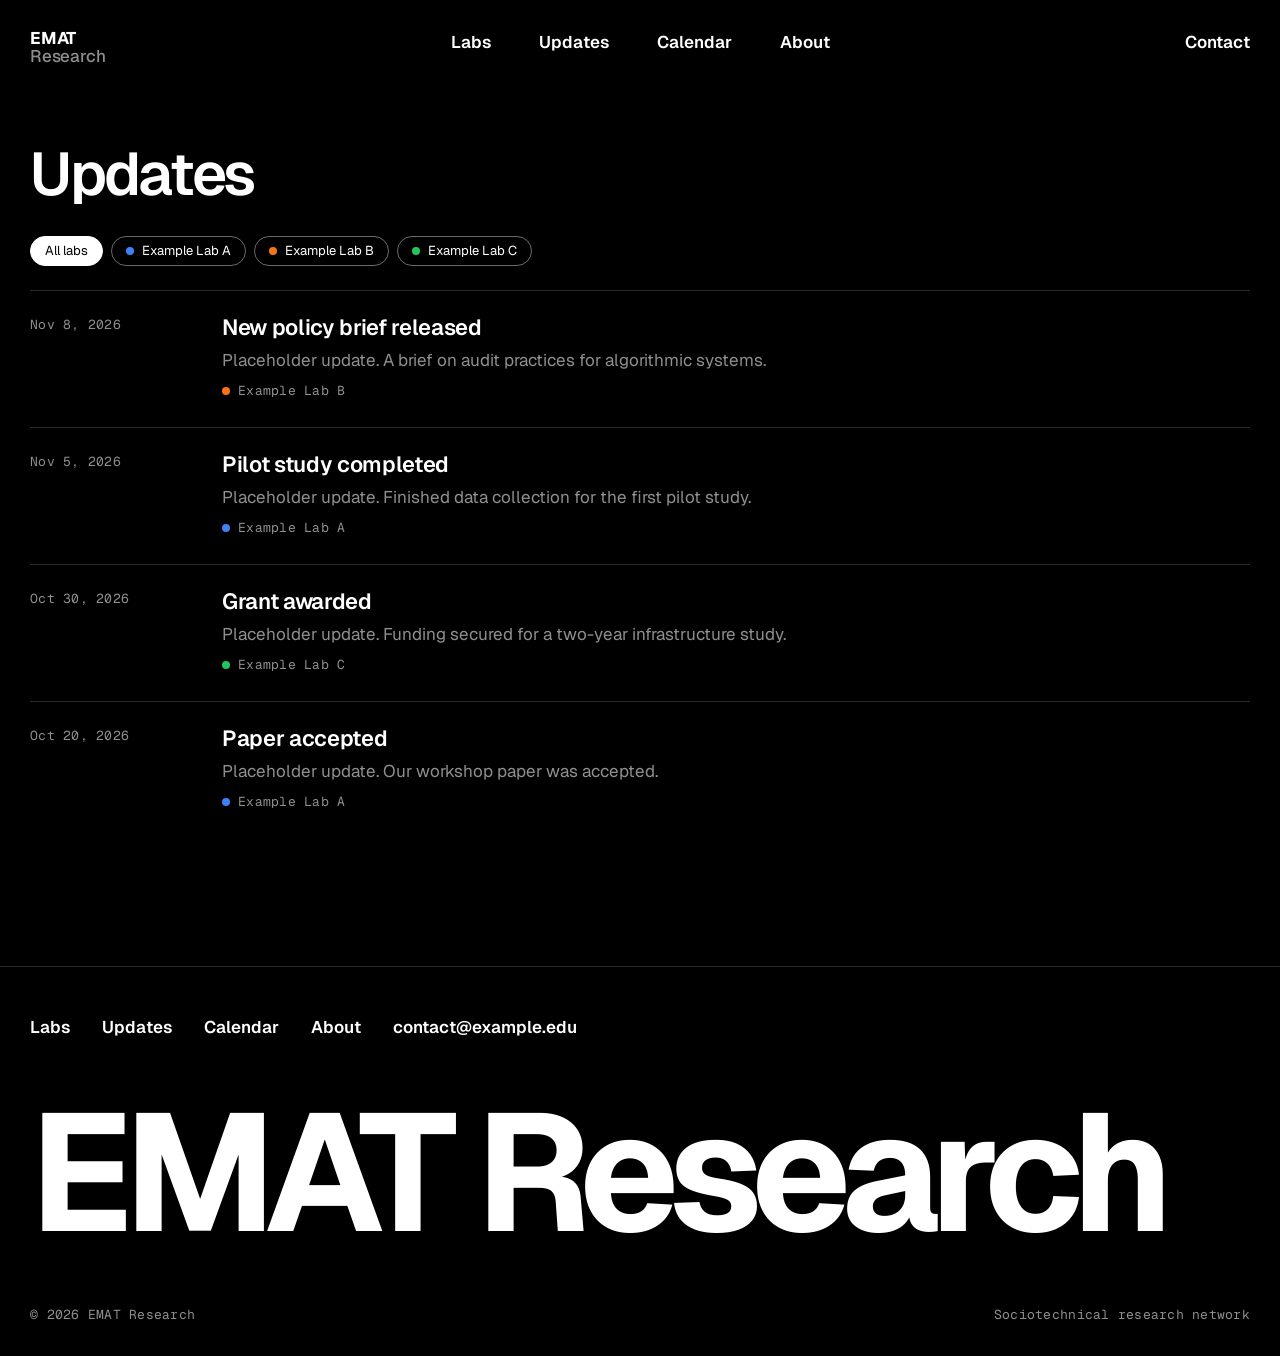
==== updates/index.html @ 4f6c4de6 "restyle" ====
<!doctype html>
<html lang="en">
<head>
  <meta charset="utf-8">
  <meta name="viewport" content="width=device-width, initial-scale=1">
  <title>Updates · EMAT Research</title>
  <meta name="theme-color" content="#000000">
  <link rel="preconnect" href="https://fonts.googleapis.com">
  <link rel="preconnect" href="https://fonts.gstatic.com" crossorigin>
  <link rel="stylesheet" href="https://fonts.googleapis.com/css2?family=Geist:wght@400;500;600;700&family=Geist+Mono:wght@400;500&display=swap">
  <link rel="stylesheet" href="../assets/css/style.css">
</head>
<body>
  <a class="skip" href="#main">Skip to content</a>
  <header id="site-header"></header>
  <main id="main" class="page">
    <h1 class="page-title">Updates</h1>
    <div class="wrap">
      <div class="chips" id="chips"></div>
      <ul class="ulist" id="list"></ul>
    </div>
  </main>
  <footer id="site-footer"></footer>
  <script src="../assets/js/site.js" data-root="../"></script>
  <script>
    (async function () {
      const S = window.Site, $ = (id) => document.getElementById(id);
      const [, labs] = await Promise.all([S.chrome(), S.jsonOr("data/labs.json", [])]);
      const bySlug = S.labsBySlug(labs), updates = await S.allUpdates(labs);
      let filter = new URLSearchParams(location.search).get("lab") || "all";
      $("chips").innerHTML = [`<button class="chip" data-lab="all">All labs</button>`]
        .concat(labs.map((l) => `<button class="chip" data-lab="${S.esc(l.slug)}" style="--c:${S.safeColor(l.color)}"><span class="dot"></span>${S.esc(l.name)}</button>`)).join("");
      const draw = () => {
        $("chips").querySelectorAll(".chip").forEach((c) => c.setAttribute("aria-pressed", String(c.dataset.lab === filter)));
        const list = updates.filter((u) => filter === "all" || u.lab === filter);
        $("list").innerHTML = list.map((u) => S.updateRow(u, bySlug, true)).join("") || `<li class="empty">No updates yet.</li>`;
      };
      $("chips").addEventListener("click", (e) => {
        const b = e.target.closest(".chip"); if (!b) return;
        filter = b.dataset.lab;
        history.replaceState(null, "", filter === "all" ? location.pathname : "?lab=" + encodeURIComponent(filter));
        draw();
      });
      draw();
    })();
  </script>
</body>
</html>
---- assets/css/style.css ----
/* Dark, type-led layout modeled on media.mit.edu: absolute header over a full-bleed
   interactive hero, scroll-snap card rails, rotating topic list, minimal ornament. */
:root {
  color-scheme: dark;
  --bg: #000;
  --surface: #0d0d0d;
  --surface-2: #161616;
  --fg: #fff;
  --muted: rgb(255 255 255 / 0.56);
  --faint: rgb(255 255 255 / 0.3);
  --hair: rgb(255 255 255 / 0.16);
  --hair-strong: rgb(255 255 255 / 0.41);

  --meeting: #3ddc97;
  --deadline: #ff4d5e;
  --cfp: #ffb547;
  --conference: #6b9bff;

  --s1: .25rem; --s2: .5rem; --s3: .75rem; --s4: 1rem; --s5: 1.5rem;
  --s6: 2rem; --s7: 3rem; --s8: 4rem; --s9: 6rem; --s10: 8rem;
  --margin: 1rem;
  --gap: 1rem;

  --font: "Geist", "Inter", system-ui, -apple-system, "Segoe UI", sans-serif;
  --mono: "Geist Mono", ui-monospace, "SFMono-Regular", Menlo, Consolas, monospace;
  --t-small: .8125rem;
  --t-body: 1rem;
  --t-heading: 1.5rem;
  --t-feature: 1.875rem;
  --t-display: 2.5rem;
  --mark: clamp(280px, 150px + 30vw, 560px);
}
@media (width >= 48rem) {
  :root { --margin: 1.875rem; --gap: 1.5rem; --t-body: 1.0625rem; --t-heading: 1.875rem; --t-feature: 2.5rem; --t-display: 3.75rem; }
}

* { box-sizing: border-box; }
html { scroll-behavior: smooth; }
body {
  margin: 0; background: var(--bg); color: var(--fg);
  font: 400 var(--t-body)/1.5 var(--font);
  -webkit-font-smoothing: antialiased; text-rendering: optimizeLegibility;
}
a { color: inherit; text-underline-offset: .18em; text-decoration-thickness: 1px; }
a:hover { text-decoration: none; }
button { font: inherit; color: inherit; }
:focus-visible { outline: 2px solid var(--fg); outline-offset: 3px; }
::selection { background: var(--fg); color: var(--bg); }
.mono { font-family: var(--mono); font-size: var(--t-small); letter-spacing: .02em; }
.muted { color: var(--muted); }
.sr-only { position: absolute; width: 1px; height: 1px; overflow: hidden; clip: rect(0 0 0 0); white-space: nowrap; }
.skip { position: absolute; left: -999px; top: 0; z-index: 100; background: var(--fg); color: var(--bg); padding: 8px 12px; }
.skip:focus { left: 0; }

/* ---------- Header (sits over the hero) ---------- */
.gh { position: absolute; top: 0; inset-inline: 0; z-index: 20; padding: var(--margin); }
.gh__inner { display: flex; align-items: start; gap: var(--gap); }
.gh__brand { font-weight: 700; font-size: 1.0625rem; line-height: 1.05; letter-spacing: -.01em; text-decoration: none; }
.gh__brand span { display: block; color: var(--muted); font-weight: 500; }
.gh__nav { display: none; }
.gh__nav a, .gh__right a { font-weight: 600; text-decoration: none; }
.gh__nav a:hover, .gh__right a:hover, .gh__nav a[aria-current="page"] { text-decoration: underline; }
.gh__right { margin-left: auto; display: flex; gap: var(--s5); align-items: center; }
.gh__right .gh__contact { display: none; }
.gh__menu-btn { background: none; border: 1px solid var(--hair-strong); border-radius: 999px; padding: 4px 14px; cursor: pointer; font-weight: 600; font-size: var(--t-small); }
.gh__overlay { position: fixed; inset: 0; z-index: 30; background: var(--bg); padding: var(--margin); display: none; flex-direction: column; }
.gh--open .gh__overlay { display: flex; }
.gh__overlay nav { display: grid; gap: var(--s3); margin-top: var(--s9); }
.gh__overlay nav a { font-size: var(--t-display); font-weight: 600; letter-spacing: -.03em; line-height: 1.05; text-decoration: none; }
.gh__overlay .gh__menu-btn { align-self: end; }
@media (width >= 64rem) {
  .gh__inner { display: grid; grid-template-columns: 1fr auto 1fr; }
  .gh__nav { display: flex; gap: var(--s7); }
  .gh__right { justify-self: end; }
  .gh__right .gh__contact { display: inline; }
  .gh__menu-btn { display: none; }
}

/* ---------- Hero with interactive mark ---------- */
.hero {
  position: relative; isolation: isolate; overflow: clip;
  display: grid; place-items: center; gap: var(--s6);
  min-height: min(100svh, 1000px);
  padding: calc(var(--s10) + var(--s4)) var(--margin) var(--s8);
  touch-action: pan-y; cursor: crosshair;
}
.hero__canvas { position: absolute; inset: 0; width: 100%; height: 100%; z-index: -1; }
.hero__mark { width: var(--mark); aspect-ratio: 1; }
.hero__headline {
  font-size: var(--t-feature); line-height: 1.05; letter-spacing: -.025em; font-weight: 600;
  width: 100%; max-width: 685px; text-align: center; pointer-events: none;
}
.hero__line { margin: 0 0 .4em; text-wrap: balance; }
.hero__hint { position: absolute; left: var(--margin); bottom: var(--s5); margin: 0; color: var(--faint); }
@media (width >= 80rem) {
  .hero__mark, .hero__headline { grid-area: 1 / 1; }
  .hero__headline { display: flex; justify-content: space-between; align-items: center; gap: var(--s7); max-width: 96rem; text-align: start; }
  .hero__line { max-width: 352px; margin: 0; }
  .hero__line:last-child { text-align: end; }
}

/* ---------- Section heads & rails ---------- */
.sec { padding-top: var(--s9); }
.sec-head {
  display: flex; flex-wrap: wrap; align-items: end; justify-content: space-between;
  gap: var(--s3); padding-inline: var(--margin); margin-bottom: var(--s5);
}
.sec-head h2 { margin: 0; font-size: var(--t-feature); line-height: 1; letter-spacing: -.025em; font-weight: 600; }
.sec-head h2 span { display: block; color: var(--muted); }
.sec-tools { display: flex; align-items: center; gap: var(--s4); }
.more { font-size: var(--t-small); font-weight: 600; }
.arrow {
  width: 40px; height: 40px; border-radius: 50%; border: 1px solid var(--hair-strong);
  background: none; cursor: pointer; display: grid; place-items: center; font-size: 16px;
  transition: background .15s, color .15s;
}
.arrow:hover:not(:disabled) { background: var(--fg); color: var(--bg); }
.arrow:disabled { opacity: .3; cursor: default; }

.rail { overflow-x: auto; scroll-snap-type: x mandatory; scroll-padding-inline: var(--margin); overscroll-behavior-x: contain; scrollbar-width: none; }
.rail::-webkit-scrollbar { display: none; }
.rail__list { display: flex; gap: var(--gap); width: max-content; margin: 0; padding: var(--s2) var(--margin); list-style: none; }
.rail__item { flex: none; width: min(78vw, 340px); scroll-snap-align: start; }
@media (width >= 48rem) { .rail__item { width: clamp(260px, 25vw, 380px); } }

/* Lab card */
.lcard { position: relative; }
.lcard__art { position: relative; aspect-ratio: 4 / 5; overflow: hidden; background: var(--surface); }
.lcard__art img { position: absolute; inset: 0; width: 100%; height: 100%; object-fit: cover; }
.lcard__art::before {
  content: ""; position: absolute; inset: -25%;
  background: radial-gradient(circle at 32% 28%, var(--c) 0, color-mix(in srgb, var(--c) 30%, transparent) 28%, transparent 58%);
  transition: transform .9s cubic-bezier(.2, .7, .2, 1);
}
.lcard__art::after {   /* dot-matrix screen */
  content: ""; position: absolute; inset: 0;
  background-image: radial-gradient(rgb(0 0 0 / .6) 1.1px, transparent 1.5px); background-size: 7px 7px;
}
.lcard__art .mono { position: absolute; left: var(--s4); bottom: var(--s4); z-index: 1; color: var(--fg); }
.lcard:hover .lcard__art::before { transform: translate(14%, 16%) scale(1.2); }
.lcard__title { margin: var(--s4) 0 var(--s2); font-size: var(--t-body); font-weight: 600; line-height: 1.2; }
.lcard__link { text-decoration: none; }
.lcard__link::after { content: ""; position: absolute; inset: 0; }
.lcard:hover .lcard__link { text-decoration: underline; }
.lcard__dek { margin: 0 0 var(--s2); color: var(--muted); font-size: var(--t-small); display: -webkit-box; -webkit-box-orient: vertical; -webkit-line-clamp: 3; overflow: hidden; }

/* Update card */
.ucard {
  position: relative; height: 100%; min-height: 17rem; padding: var(--s5);
  display: flex; flex-direction: column; gap: var(--s3); background: var(--surface);
  transition: background .2s;
}
.ucard:hover { background: var(--surface-2); }
.ucard__meta { display: flex; gap: var(--s2); align-items: center; color: var(--muted); }
.ucard__title { margin: 0; font-size: 1.375rem; line-height: 1.1; letter-spacing: -.015em; font-weight: 600; }
.ucard__title a { text-decoration: none; }
.ucard__title a:hover { text-decoration: underline; }
.ucard__dek { margin: 0; color: var(--muted); font-size: var(--t-small); }
.ucard__foot { margin-top: auto; color: var(--faint); text-transform: uppercase; }
.dot { display: inline-block; width: 8px; height: 8px; border-radius: 50%; background: var(--c, var(--fg)); flex: none; }

/* ---------- Rotating themes ---------- */
.themes {
  display: grid; gap: var(--s5); align-items: center; max-width: 1200px; margin: 0 auto;
  padding: var(--s10) var(--margin) var(--s6); font-size: var(--t-feature); line-height: 1.1;
  letter-spacing: -.025em; font-weight: 600; text-align: center;
}
.themes__lede { margin: 0; font: inherit; text-wrap: balance; }
.themes__window { height: calc(7 * 1.25em); overflow: hidden; mask-image: linear-gradient(transparent, #000 38%, #000 62%, transparent); }
.themes__track { animation: themes-roll var(--dur, 30s) linear infinite; }
.themes__window:hover .themes__track, .themes__window:focus-within .themes__track { animation-play-state: paused; }
.themes__list { margin: 0; padding: 0; list-style: none; }
.themes__list li { padding-block: .075em; }
.themes__list a { text-decoration: none; }
.themes__list a:hover, .themes__list a:focus-visible { text-decoration: underline; }
@keyframes themes-roll { to { transform: translateY(-50%); } }
@media (width >= 64rem) {
  .themes { grid-template-columns: 1fr 1fr; gap: var(--s2) var(--s7); font-size: var(--t-display); text-align: start; }
  .themes__lede { text-align: end; }
}

/* ---------- Calendar ---------- */
.cal { padding-inline: var(--margin); }
.cal-filters { display: flex; flex-wrap: wrap; gap: var(--s2) var(--s5); margin-bottom: var(--s5); align-items: center; }
.toggle { background: none; border: 0; padding: 4px 0; cursor: pointer; display: inline-flex; gap: 8px; align-items: center; }
.toggle::before { content: ""; width: 8px; height: 8px; border-radius: 50%; background: var(--c); }
.toggle[aria-pressed="false"] { color: var(--faint); }
.toggle[aria-pressed="false"]::before { background: transparent; box-shadow: inset 0 0 0 1px var(--faint); }
.select { background: var(--bg); border: 1px solid var(--hair-strong); border-radius: 999px; padding: 4px 12px; color: var(--fg); }
.cal-layout { display: grid; gap: var(--s7); }
@media (width >= 64rem) { .cal-layout { grid-template-columns: minmax(0, 3fr) minmax(0, 2fr); gap: var(--s8); } }
.cal-bar { display: flex; align-items: center; justify-content: space-between; gap: var(--s3); margin-bottom: var(--s4); }
.cal-bar h3 { margin: 0; font-size: var(--t-heading); font-weight: 600; letter-spacing: -.02em; }
.cal-bar div { display: flex; gap: var(--s2); }
.cal-grid { display: grid; grid-template-columns: repeat(7, minmax(0, 1fr)); gap: 1px; background: var(--hair); border: 1px solid var(--hair); }
.cal-dow { background: var(--bg); color: var(--muted); padding: 6px 8px; }
.cal-day {
  background: var(--bg); border: 0; min-height: 96px; padding: 8px; text-align: left; cursor: default;
  display: flex; flex-direction: column; gap: 3px; font-size: var(--t-small); min-width: 0;
}
.cal-day .n { font-family: var(--mono); font-size: 12px; align-self: start; padding: 0 5px; border-radius: 999px; }
.cal-day.out { color: var(--faint); }
.cal-day.out .bar { opacity: .45; }
.cal-day.today .n { background: var(--fg); color: var(--bg); }
.cal-day.has { cursor: pointer; }
.cal-day.has:hover { background: var(--surface-2); }
.cal-day.sel { box-shadow: inset 0 0 0 1px var(--fg); }
.bar { display: block; font-size: 11px; line-height: 1.3; padding-left: 6px; border-left: 2px solid var(--c); color: var(--muted); white-space: nowrap; overflow: hidden; text-overflow: ellipsis; }
.cal-more { font-size: 11px; color: var(--faint); }
@media (width < 48rem) {
  .cal-day { min-height: 54px; padding: 4px; }
  .bar { font-size: 0; height: 3px; border-left: 0; background: var(--c); padding: 0; }
  .cal-more { display: none; }
}
.meeting { --c: var(--meeting); } .deadline { --c: var(--deadline); }
.cfp { --c: var(--cfp); } .conference { --c: var(--conference); }

.agenda h3 { margin: 0 0 var(--s4); font-size: var(--t-heading); font-weight: 600; letter-spacing: -.02em; }
.evlist { list-style: none; margin: 0; padding: 0; }
.ev { display: grid; grid-template-columns: 8px 1fr; gap: var(--s3); padding: var(--s4) 0; border-top: 1px solid var(--hair); }
.ev .dot { margin-top: .5em; }
.ev__when { color: var(--muted); }
.ev__t { font-weight: 600; margin: 2px 0; line-height: 1.3; }
.ev__t a { text-decoration: none; } .ev__t a:hover { text-decoration: underline; }
.ev__meta { color: var(--muted); font-size: var(--t-small); }
.actions { display: flex; flex-wrap: wrap; gap: var(--s2); margin-top: var(--s5); }
.btn {
  display: inline-flex; align-items: center; gap: 6px; padding: 8px 16px; border-radius: 999px;
  border: 1px solid var(--fg); background: none; cursor: pointer; font-size: var(--t-small); font-weight: 600; text-decoration: none;
  transition: background .15s, color .15s;
}
.btn:hover { background: var(--fg); color: var(--bg); }
.btn--solid { background: var(--fg); color: var(--bg); }
.btn--solid:hover { background: none; color: var(--fg); }
.empty { color: var(--muted); padding: var(--s4) 0; list-style: none; }

/* ---------- About ---------- */
.about { display: grid; gap: var(--s6); max-width: 1200px; margin: 0 auto; padding: var(--s10) var(--margin); }
.about p { margin: 0; font-size: var(--t-feature); line-height: 1.12; letter-spacing: -.025em; font-weight: 600; text-wrap: pretty; }
@media (width >= 64rem) { .about { grid-template-columns: 1fr 2fr; align-items: start; } }

/* ---------- Inner pages (updates list, lab pages) ---------- */
.page { padding-top: calc(var(--s10) + var(--s4)); }
.page-title { margin: 0 0 var(--s6); padding-inline: var(--margin); font-size: var(--t-display); line-height: 1; letter-spacing: -.035em; font-weight: 600; }
.wrap { padding-inline: var(--margin); }
.chips { display: flex; flex-wrap: wrap; gap: var(--s2); margin-bottom: var(--s5); }
.chip { background: none; border: 1px solid var(--hair-strong); border-radius: 999px; padding: 4px 14px; cursor: pointer; font-size: var(--t-small); display: inline-flex; gap: 8px; align-items: center; }
.chip[aria-pressed="true"] { background: var(--fg); color: var(--bg); border-color: var(--fg); }
.ulist { list-style: none; margin: 0; padding: 0; }
.urow { display: grid; gap: var(--s2) var(--s6); padding: var(--s5) 0; border-top: 1px solid var(--hair); }
.urow time { color: var(--muted); }
.urow h3 { margin: 0 0 var(--s2); font-size: 1.375rem; line-height: 1.15; letter-spacing: -.015em; font-weight: 600; }
.urow h3 a { text-decoration: none; } .urow h3 a:hover { text-decoration: underline; }
.urow p { margin: 0; color: var(--muted); }
.urow .ulab { display: inline-flex; gap: 8px; align-items: center; margin-top: var(--s2); color: var(--muted); text-decoration: none; }
@media (width >= 48rem) { .urow { grid-template-columns: 10rem 1fr; } }

.lab-hero { --lab-mark: clamp(220px, 120px + 22vw, 420px); min-height: min(88svh, 860px); place-items: center; }
.lab-hero .hero__mark { width: var(--lab-mark); }
.lab-hero__text { width: 100%; max-width: 96rem; pointer-events: none; }
.lab-hero__text h1 { margin: 0; font-size: var(--t-display); line-height: 1; letter-spacing: -.035em; font-weight: 600; }
.lab-hero__text p { margin: var(--s3) 0 0; color: var(--muted); max-width: 40ch; }
@media (width >= 80rem) {
  .lab-hero .hero__mark, .lab-hero__text { grid-area: 1 / 1; }
  .lab-hero__text { display: flex; justify-content: space-between; align-items: end; gap: var(--s7); align-self: end; }
  .lab-hero__text > * { max-width: calc((100% - var(--lab-mark)) / 2 - var(--s6)); }
  .lab-hero__text > :last-child { text-align: end; }
}
.cols { display: grid; gap: var(--s8); padding-inline: var(--margin); }
@media (width >= 64rem) { .cols { grid-template-columns: minmax(0, 3fr) minmax(0, 2fr); } }
.cols h2 { margin: 0 0 var(--s5); font-size: var(--t-heading); font-weight: 600; letter-spacing: -.02em; }
.prose { max-width: 68ch; font-size: 1.125rem; }
.prose p { margin: 0 0 1em; }

/* ---------- Footer ---------- */
.gf { margin-top: var(--s10); border-top: 1px solid var(--hair); padding: var(--s7) var(--margin) var(--s6); display: grid; gap: var(--s8); }
.gf__nav { display: flex; flex-wrap: wrap; gap: var(--s2) var(--s6); font-weight: 600; }
.gf__nav a { text-decoration: none; } .gf__nav a:hover { text-decoration: underline; }
.gf__word { margin: 0; font-size: clamp(3rem, 13vw, 12rem); line-height: .82; letter-spacing: -.06em; font-weight: 700; }
.gf__row { display: flex; flex-wrap: wrap; justify-content: space-between; gap: var(--s3); color: var(--muted); }

/* ---------- Cursor label ---------- */
.cursor {
  position: fixed; left: 0; top: 0; z-index: 50; pointer-events: none;
  padding: 4px 10px; border-radius: 999px; background: var(--fg); color: var(--bg);
  font: 500 12px/1.4 var(--mono); opacity: 0; transition: opacity .15s;
  transform: translate(calc(var(--x, 0px) + 14px), calc(var(--y, 0px) + 14px));
}
.cursor.on { opacity: 1; }

@media (prefers-reduced-motion: reduce) {
  html { scroll-behavior: auto; }
  .themes__window { overflow-y: auto; }
  .themes__track { animation: none; }
  .lcard__art::before { transition: none; }
}
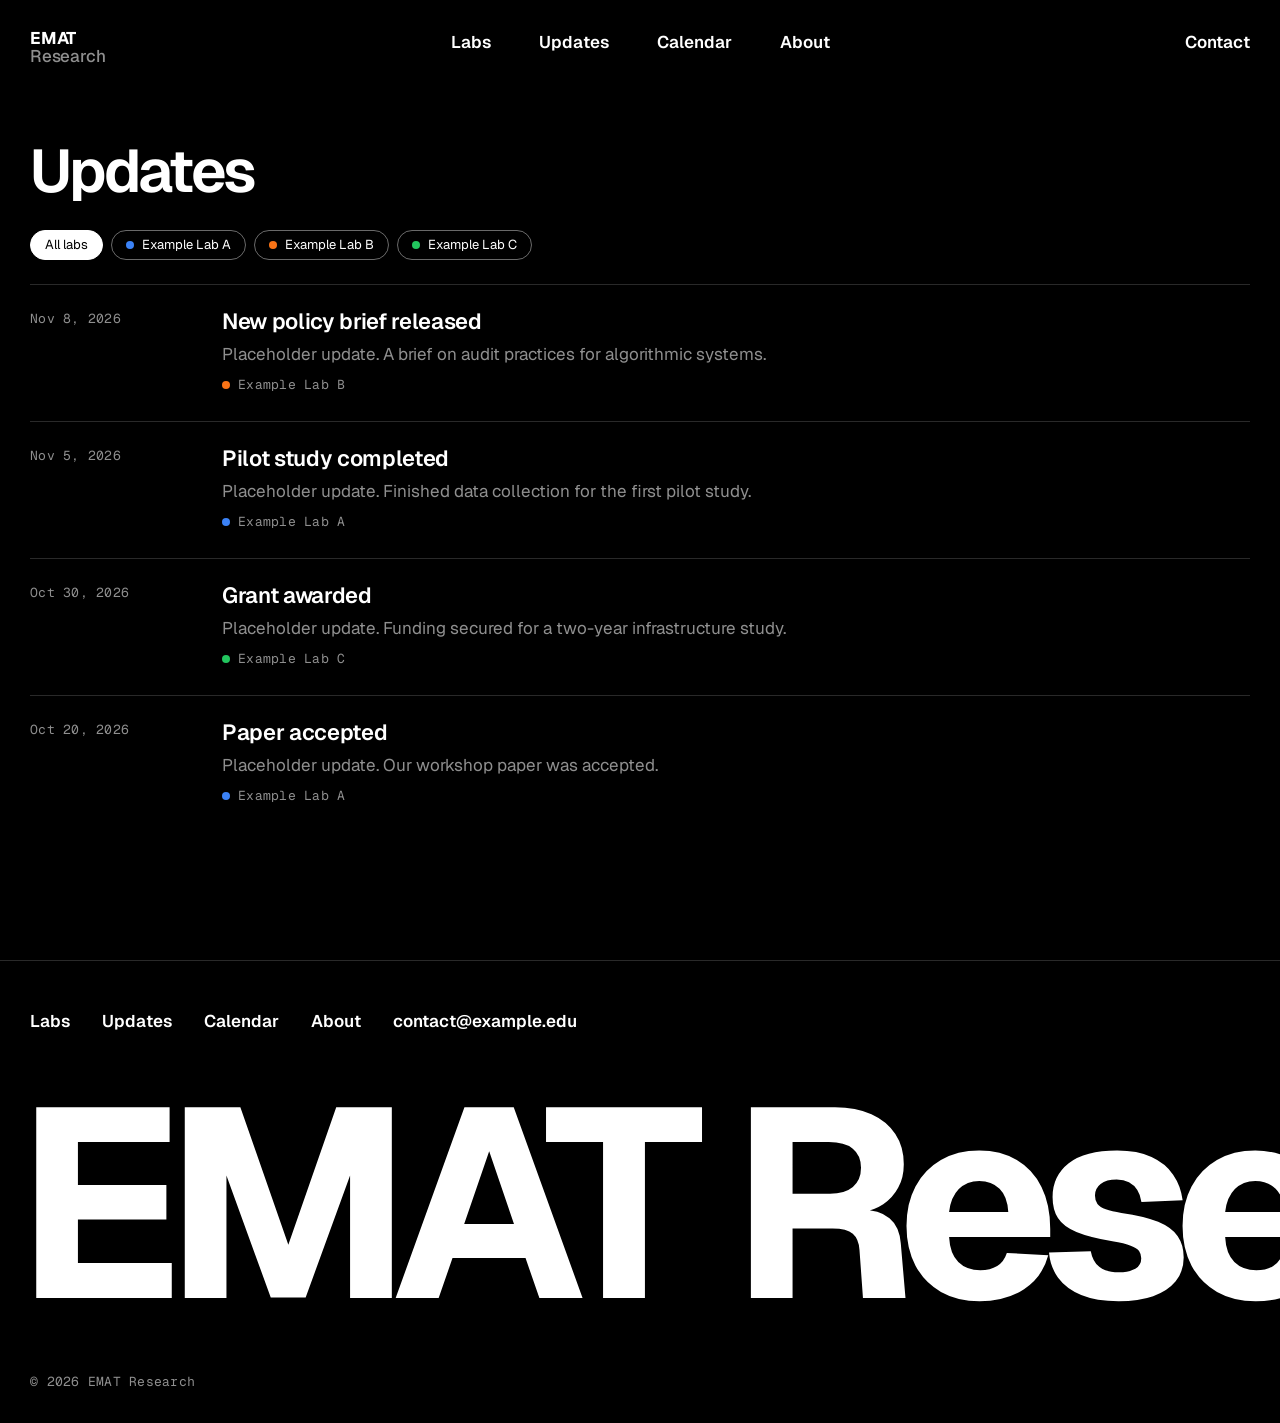
==== commit 848a7e9e: "motion and marks updates" ====
--- a/updates/index.html
+++ b/updates/index.html
@@ -7,7 +7,7 @@
   <meta name="theme-color" content="#000000">
   <link rel="preconnect" href="https://fonts.googleapis.com">
   <link rel="preconnect" href="https://fonts.gstatic.com" crossorigin>
-  <link rel="stylesheet" href="https://fonts.googleapis.com/css2?family=Geist:wght@400;500;600;700&family=Geist+Mono:wght@400;500&display=swap">
+  <link rel="stylesheet" href="https://fonts.googleapis.com/css2?family=Geist:wght@100..900&family=Geist+Mono:wght@400;500&display=swap">
   <link rel="stylesheet" href="../assets/css/style.css">
 </head>
 <body>
--- a/assets/css/style.css
+++ b/assets/css/style.css
@@ -29,12 +29,32 @@
   --t-feature: 1.875rem;
   --t-display: 2.5rem;
   --mark: clamp(280px, 150px + 30vw, 560px);
+
+  /* Springs (underdamped) for every hover/arrival; plain ease is the fallback. */
+  --ease-out: cubic-bezier(.2, .7, .2, 1);
+  --spring: linear(0, 0.057, 0.198, 0.381, 0.573, 0.751, 0.9, 1.013, 1.089, 1.132, 1.147, 1.142, 1.123, 1.097, 1.068, 1.041, 1.018, 1.001, 0.988, 0.981, 0.978, 0.979, 0.981, 0.985, 0.989, 0.993, 0.997, 0.999, 1.001, 1.003, 1.003, 1.003, 1.003, 1.002, 1.002, 1.001, 1.001);
+  --spring-soft: linear(0, 0.083, 0.258, 0.454, 0.63, 0.771, 0.873, 0.942, 0.984, 1.007, 1.018, 1.02, 1.018, 1.015, 1.011, 1.007, 1.004, 1.002, 1.001, 1, 1, 1, 1, 1, 1);
+  --activity: 0;   /* 0..1, set from real updates/deadlines in site.js */
+}
+@supports not (transition-timing-function: linear(0, 1)) {
+  :root { --spring: var(--ease-out); --spring-soft: var(--ease-out); }
+}
+
+/* Registered so they can transition (lab tile heat + lens position). */
+@property --heat { syntax: "<number>"; inherits: true; initial-value: 0; }
+@property --mx { syntax: "<percentage>"; inherits: true; initial-value: 50%; }
+@property --my { syntax: "<percentage>"; inherits: true; initial-value: 60%; }
+
+/* Display type flexes weight with pointer proximity / scroll speed (--flex set in site.js). */
+.sec-head h2, .themes, .about p, .page-title, .gf__word {
+  font-weight: calc(var(--w, 600) + var(--flex, 0) * 85);
 }
 @media (width >= 48rem) {
   :root { --margin: 1.875rem; --gap: 1.5rem; --t-body: 1.0625rem; --t-heading: 1.875rem; --t-feature: 2.5rem; --t-display: 3.75rem; }
 }
 
 * { box-sizing: border-box; }
+[hidden] { display: none !important; }
 html { scroll-behavior: smooth; }
 body {
   margin: 0; background: var(--bg); color: var(--fg);
@@ -105,52 +125,74 @@
   display: flex; flex-wrap: wrap; align-items: end; justify-content: space-between;
   gap: var(--s3); padding-inline: var(--margin); margin-bottom: var(--s5);
 }
-.sec-head h2 { margin: 0; font-size: var(--t-feature); line-height: 1; letter-spacing: -.025em; font-weight: 600; }
+.sec-head h2 { margin: 0; font-size: var(--t-feature); line-height: .92; letter-spacing: -.038em; }
 .sec-head h2 span { display: block; color: var(--muted); }
 .sec-tools { display: flex; align-items: center; gap: var(--s4); }
 .more { font-size: var(--t-small); font-weight: 600; }
 .arrow {
   width: 40px; height: 40px; border-radius: 50%; border: 1px solid var(--hair-strong);
   background: none; cursor: pointer; display: grid; place-items: center; font-size: 16px;
-  transition: background .15s, color .15s;
-}
-.arrow:hover:not(:disabled) { background: var(--fg); color: var(--bg); }
+  transition: background .15s, color .15s, transform .55s var(--spring);
+}
+.arrow:hover:not(:disabled) { background: var(--fg); color: var(--bg); transform: scale(1.08); }
+.arrow:active:not(:disabled) { transform: scale(.94); transition-duration: .1s; }
 .arrow:disabled { opacity: .3; cursor: default; }
 
 .rail { overflow-x: auto; scroll-snap-type: x mandatory; scroll-padding-inline: var(--margin); overscroll-behavior-x: contain; scrollbar-width: none; }
 .rail::-webkit-scrollbar { display: none; }
-.rail__list { display: flex; gap: var(--gap); width: max-content; margin: 0; padding: var(--s2) var(--margin); list-style: none; }
+.rail--drag { cursor: grab; }
+.rail--dragging { cursor: grabbing; user-select: none; }
+.rail--dragging a { pointer-events: none; }
+.rail__list { display: flex; gap: var(--gap); width: max-content; margin: 0; padding: var(--s2) var(--margin); list-style: none; will-change: transform; }
 .rail__item { flex: none; width: min(78vw, 340px); scroll-snap-align: start; }
 @media (width >= 48rem) { .rail__item { width: clamp(260px, 25vw, 380px); } }
 
-/* Lab card */
+/* Lab card: near-black at rest; the lab's color seeps in from the cursor on hover
+   and drains slowly after. The dot screen magnifies under the cursor like a lens. */
 .lcard { position: relative; }
-.lcard__art { position: relative; aspect-ratio: 4 / 5; overflow: hidden; background: var(--surface); }
-.lcard__art img { position: absolute; inset: 0; width: 100%; height: 100%; object-fit: cover; }
-.lcard__art::before {
-  content: ""; position: absolute; inset: -25%;
-  background: radial-gradient(circle at 32% 28%, var(--c) 0, color-mix(in srgb, var(--c) 30%, transparent) 28%, transparent 58%);
-  transition: transform .9s cubic-bezier(.2, .7, .2, 1);
-}
-.lcard__art::after {   /* dot-matrix screen */
+.lcard__art {
+  position: relative; aspect-ratio: 4 / 5; overflow: hidden; background: #070707;
+  --lens: 96px;
+  transition: --heat 1.8s cubic-bezier(.4, 0, .2, 1), --mx .7s var(--spring-soft), --my .7s var(--spring-soft);
+}
+.lcard:hover .lcard__art { --heat: 1; transition: --heat .9s cubic-bezier(.2, .6, .2, 1), --mx .7s var(--spring-soft), --my .7s var(--spring-soft); }
+.lcard__art img { position: absolute; inset: 0; width: 100%; height: 100%; object-fit: cover; opacity: calc(.35 + .65 * var(--heat)); filter: grayscale(calc(1 - var(--heat))); }
+.lcard__art::before {   /* the seep */
   content: ""; position: absolute; inset: 0;
-  background-image: radial-gradient(rgb(0 0 0 / .6) 1.1px, transparent 1.5px); background-size: 7px 7px;
-}
-.lcard__art .mono { position: absolute; left: var(--s4); bottom: var(--s4); z-index: 1; color: var(--fg); }
-.lcard:hover .lcard__art::before { transform: translate(14%, 16%) scale(1.2); }
+  background: radial-gradient(circle at var(--mx) var(--my), var(--c) 0, color-mix(in srgb, var(--c) 38%, transparent) 24%, transparent 64%);
+  opacity: var(--heat); transform: scale(calc(.55 + .55 * var(--heat))); transform-origin: var(--mx) var(--my);
+}
+.lcard__art::after {    /* dot-matrix screen, opened up where the lens sits */
+  content: ""; position: absolute; inset: 0;
+  background-image: radial-gradient(rgb(255 255 255 / .13) 1px, transparent 1.4px); background-size: 7px 7px;
+  -webkit-mask-image: radial-gradient(circle var(--lens) at var(--mx) var(--my), rgb(0 0 0 / calc(1 - var(--heat))) 0 60%, #000 100%);
+          mask-image: radial-gradient(circle var(--lens) at var(--mx) var(--my), rgb(0 0 0 / calc(1 - var(--heat))) 0 60%, #000 100%);
+}
+.lcard__lens {          /* magnified dots under the cursor */
+  position: absolute; inset: 0; pointer-events: none; opacity: var(--heat);
+  background-image: radial-gradient(rgb(255 255 255 / .32) 1.6px, transparent 2.2px); background-size: 11px 11px;
+  background-position: var(--mx) var(--my);
+  -webkit-mask-image: radial-gradient(circle var(--lens) at var(--mx) var(--my), #000 0 55%, transparent 100%);
+          mask-image: radial-gradient(circle var(--lens) at var(--mx) var(--my), #000 0 55%, transparent 100%);
+}
+.lcard__art .mono { position: absolute; left: var(--s4); bottom: var(--s4); z-index: 1; color: var(--fg); display: inline-flex; gap: 8px; align-items: center; }
 .lcard__title { margin: var(--s4) 0 var(--s2); font-size: var(--t-body); font-weight: 600; line-height: 1.2; }
 .lcard__link { text-decoration: none; }
 .lcard__link::after { content: ""; position: absolute; inset: 0; }
 .lcard:hover .lcard__link { text-decoration: underline; }
 .lcard__dek { margin: 0 0 var(--s2); color: var(--muted); font-size: var(--t-small); display: -webkit-box; -webkit-box-orient: vertical; -webkit-line-clamp: 3; overflow: hidden; }
 
-/* Update card */
+/* Update card: fresh updates carry a faint warmth in their lab's color (--fresh 1 → 0 over a week). */
 .ucard {
   position: relative; height: 100%; min-height: 17rem; padding: var(--s5);
-  display: flex; flex-direction: column; gap: var(--s3); background: var(--surface);
-  transition: background .2s;
-}
-.ucard:hover { background: var(--surface-2); }
+  display: flex; flex-direction: column; gap: var(--s3);
+  background:
+    radial-gradient(120% 90% at 0 0, color-mix(in srgb, var(--c, #fff) calc(var(--fresh, 0) * 24%), transparent), transparent 70%),
+    var(--surface);
+  transition: background-color .3s, transform .6s var(--spring);
+}
+.ucard:hover { background-color: var(--surface-2); transform: translateY(-3px); }
+.ucard .dot { box-shadow: 0 0 calc(var(--fresh, 0) * 12px) calc(var(--fresh, 0) * 2px) var(--c, transparent); }
 .ucard__meta { display: flex; gap: var(--s2); align-items: center; color: var(--muted); }
 .ucard__title { margin: 0; font-size: 1.375rem; line-height: 1.1; letter-spacing: -.015em; font-weight: 600; }
 .ucard__title a { text-decoration: none; }
@@ -162,18 +204,16 @@
 /* ---------- Rotating themes ---------- */
 .themes {
   display: grid; gap: var(--s5); align-items: center; max-width: 1200px; margin: 0 auto;
-  padding: var(--s10) var(--margin) var(--s6); font-size: var(--t-feature); line-height: 1.1;
-  letter-spacing: -.025em; font-weight: 600; text-align: center;
-}
-.themes__lede { margin: 0; font: inherit; text-wrap: balance; }
-.themes__window { height: calc(7 * 1.25em); overflow: hidden; mask-image: linear-gradient(transparent, #000 38%, #000 62%, transparent); }
-.themes__track { animation: themes-roll var(--dur, 30s) linear infinite; }
-.themes__window:hover .themes__track, .themes__window:focus-within .themes__track { animation-play-state: paused; }
+  padding: var(--s10) var(--margin) var(--s6); font-size: var(--t-feature); line-height: 1.02;
+  letter-spacing: -.04em; text-align: center;
+}
+.themes__lede { margin: 0; font: inherit; line-height: .92; text-wrap: balance; }
+.themes__window { height: calc(7 * 1.17em); overflow: hidden; -webkit-mask-image: linear-gradient(transparent, #000 38%, #000 62%, transparent); mask-image: linear-gradient(transparent, #000 38%, #000 62%, transparent); }
+.themes__track { will-change: transform; }   /* moved by JS: drifts, speeds up with scroll, coasts back */
 .themes__list { margin: 0; padding: 0; list-style: none; }
 .themes__list li { padding-block: .075em; }
 .themes__list a { text-decoration: none; }
 .themes__list a:hover, .themes__list a:focus-visible { text-decoration: underline; }
-@keyframes themes-roll { to { transform: translateY(-50%); } }
 @media (width >= 64rem) {
   .themes { grid-template-columns: 1fr 1fr; gap: var(--s2) var(--s7); font-size: var(--t-display); text-align: start; }
   .themes__lede { text-align: end; }
@@ -215,6 +255,18 @@
 .meeting { --c: var(--meeting); } .deadline { --c: var(--deadline); }
 .cfp { --c: var(--cfp); } .conference { --c: var(--conference); }
 
+/* Deadlines heat up: --pulse shortens as the date approaches (set in site.js). */
+.bar.pulse { animation: bar-pulse var(--pulse, 3s) ease-in-out infinite; }
+@keyframes bar-pulse { 50% { color: var(--fg); box-shadow: -5px 0 14px -4px var(--c); } }
+.ev.pulse .dot { animation: dot-pulse var(--pulse, 3s) cubic-bezier(.3, 0, .2, 1) infinite; }
+@keyframes dot-pulse {
+  0% { box-shadow: 0 0 0 0 color-mix(in srgb, var(--c) 75%, transparent); }
+  70%, 100% { box-shadow: 0 0 0 8px transparent; }
+}
+/* Today breathes, a little faster when the group is busy. */
+.cal-day.today .n { animation: breathe calc(7s - 3s * var(--activity)) ease-in-out infinite; }
+@keyframes breathe { 50% { box-shadow: 0 0 0 4px rgb(255 255 255 / .2); } }
+
 .agenda h3 { margin: 0 0 var(--s4); font-size: var(--t-heading); font-weight: 600; letter-spacing: -.02em; }
 .evlist { list-style: none; margin: 0; padding: 0; }
 .ev { display: grid; grid-template-columns: 8px 1fr; gap: var(--s3); padding: var(--s4) 0; border-top: 1px solid var(--hair); }
@@ -227,8 +279,9 @@
 .btn {
   display: inline-flex; align-items: center; gap: 6px; padding: 8px 16px; border-radius: 999px;
   border: 1px solid var(--fg); background: none; cursor: pointer; font-size: var(--t-small); font-weight: 600; text-decoration: none;
-  transition: background .15s, color .15s;
-}
+  transition: background .15s, color .15s, transform .55s var(--spring);
+}
+.btn:active { transform: scale(.95); transition-duration: .1s; }
 .btn:hover { background: var(--fg); color: var(--bg); }
 .btn--solid { background: var(--fg); color: var(--bg); }
 .btn--solid:hover { background: none; color: var(--fg); }
@@ -236,18 +289,21 @@
 
 /* ---------- About ---------- */
 .about { display: grid; gap: var(--s6); max-width: 1200px; margin: 0 auto; padding: var(--s10) var(--margin); }
-.about p { margin: 0; font-size: var(--t-feature); line-height: 1.12; letter-spacing: -.025em; font-weight: 600; text-wrap: pretty; }
+.about p { margin: 0; font-size: var(--t-feature); line-height: 1; letter-spacing: -.035em; text-wrap: pretty; }
 @media (width >= 64rem) { .about { grid-template-columns: 1fr 2fr; align-items: start; } }
 
 /* ---------- Inner pages (updates list, lab pages) ---------- */
 .page { padding-top: calc(var(--s10) + var(--s4)); }
-.page-title { margin: 0 0 var(--s6); padding-inline: var(--margin); font-size: var(--t-display); line-height: 1; letter-spacing: -.035em; font-weight: 600; }
+.page-title { margin: 0 0 var(--s6); padding-inline: var(--margin); font-size: var(--t-display); line-height: .9; letter-spacing: -.045em; }
 .wrap { padding-inline: var(--margin); }
 .chips { display: flex; flex-wrap: wrap; gap: var(--s2); margin-bottom: var(--s5); }
 .chip { background: none; border: 1px solid var(--hair-strong); border-radius: 999px; padding: 4px 14px; cursor: pointer; font-size: var(--t-small); display: inline-flex; gap: 8px; align-items: center; }
 .chip[aria-pressed="true"] { background: var(--fg); color: var(--bg); border-color: var(--fg); }
 .ulist { list-style: none; margin: 0; padding: 0; }
-.urow { display: grid; gap: var(--s2) var(--s6); padding: var(--s5) 0; border-top: 1px solid var(--hair); }
+.urow {
+  display: grid; gap: var(--s2) var(--s6); padding: var(--s5) 0; border-top: 1px solid var(--hair);
+  background: linear-gradient(90deg, color-mix(in srgb, var(--c, #fff) calc(var(--fresh, 0) * 14%), transparent), transparent 45%);
+}
 .urow time { color: var(--muted); }
 .urow h3 { margin: 0 0 var(--s2); font-size: 1.375rem; line-height: 1.15; letter-spacing: -.015em; font-weight: 600; }
 .urow h3 a { text-decoration: none; } .urow h3 a:hover { text-decoration: underline; }
@@ -273,24 +329,37 @@
 .prose p { margin: 0 0 1em; }
 
 /* ---------- Footer ---------- */
-.gf { margin-top: var(--s10); border-top: 1px solid var(--hair); padding: var(--s7) var(--margin) var(--s6); display: grid; gap: var(--s8); }
+.gf { margin-top: var(--s10); border-top: 1px solid var(--hair); padding: var(--s7) var(--margin) var(--s6); display: grid; gap: var(--s8); overflow: hidden; }
 .gf__nav { display: flex; flex-wrap: wrap; gap: var(--s2) var(--s6); font-weight: 600; }
 .gf__nav a { text-decoration: none; } .gf__nav a:hover { text-decoration: underline; }
-.gf__word { margin: 0; font-size: clamp(3rem, 13vw, 12rem); line-height: .82; letter-spacing: -.06em; font-weight: 700; }
+.gf__word {   /* deliberately too big: crops off the right edge */
+  --w: 700; margin: 0 0 0 -.05em; font-size: clamp(5rem, 21vw, 24rem); line-height: .78;
+  letter-spacing: -.065em; white-space: nowrap;
+}
 .gf__row { display: flex; flex-wrap: wrap; justify-content: space-between; gap: var(--s3); color: var(--muted); }
 
-/* ---------- Cursor label ---------- */
-.cursor {
-  position: fixed; left: 0; top: 0; z-index: 50; pointer-events: none;
+/* ---------- Cursor blob ----------
+   A soft dot that trails the pointer on a spring, stretches with speed, is pulled toward
+   links and swells over them (inverting what's beneath), and becomes a label on [data-cursor]. */
+.blob { position: fixed; left: 0; top: 0; z-index: 60; pointer-events: none; opacity: 0; transition: opacity .25s; }
+.blob.on { opacity: 1; }
+.blob__dot {
+  position: absolute; left: -6px; top: -6px; width: 12px; height: 12px; border-radius: 50%;
+  background: #fff; mix-blend-mode: difference;
+}
+.blob__label {
+  position: absolute; left: 14px; top: 14px; white-space: nowrap;
   padding: 4px 10px; border-radius: 999px; background: var(--fg); color: var(--bg);
-  font: 500 12px/1.4 var(--mono); opacity: 0; transition: opacity .15s;
-  transform: translate(calc(var(--x, 0px) + 14px), calc(var(--y, 0px) + 14px));
-}
-.cursor.on { opacity: 1; }
+  font: 500 12px/1.4 var(--mono); opacity: 0; transform: scale(.6); transform-origin: 0 0;
+  transition: opacity .2s, transform .5s var(--spring);
+}
+.blob--label .blob__label { opacity: 1; transform: none; }
 
 @media (prefers-reduced-motion: reduce) {
   html { scroll-behavior: auto; }
   .themes__window { overflow-y: auto; }
-  .themes__track { animation: none; }
-  .lcard__art::before { transition: none; }
-}
+  .lcard__art, .lcard:hover .lcard__art { transition: none; }
+  .bar.pulse, .ev.pulse .dot, .cal-day.today .n { animation: none; }
+  .ev.pulse .dot { box-shadow: 0 0 0 3px color-mix(in srgb, var(--c) 35%, transparent); }
+  .ucard, .ucard:hover, .arrow, .btn { transform: none; transition: background-color .15s, color .15s; }
+}
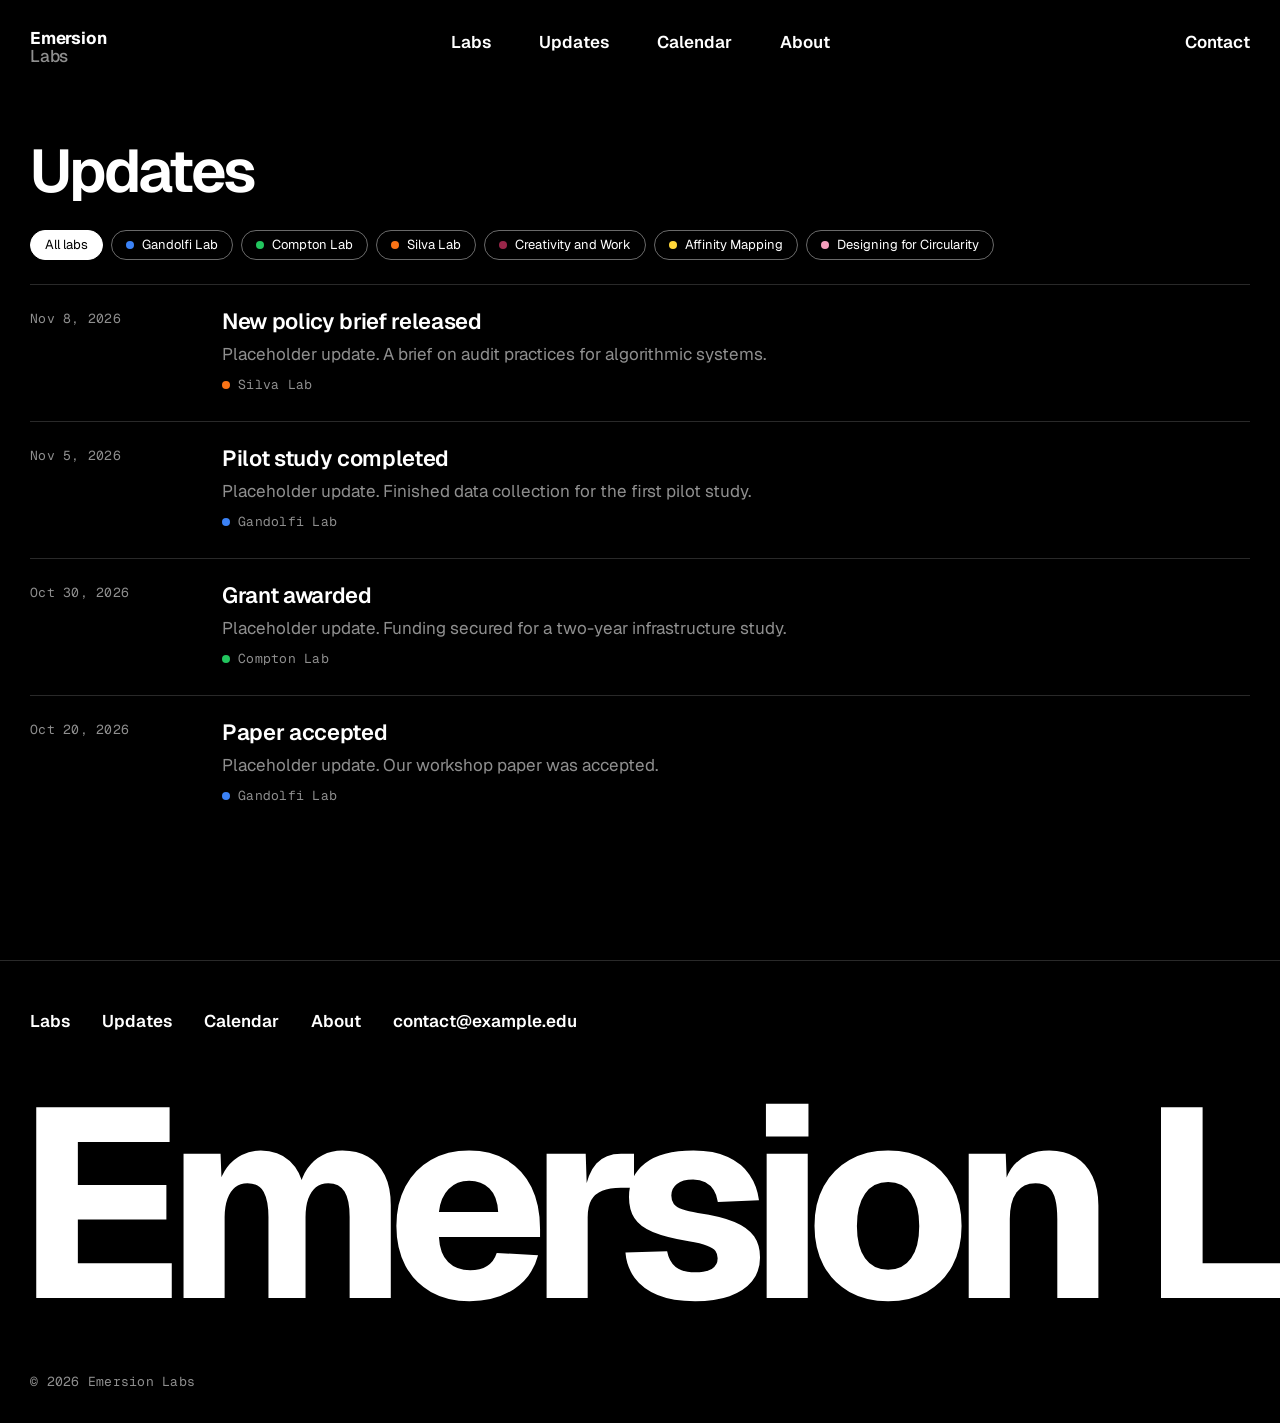
==== commit 099f4fcf: "emersion labs" ====
--- a/updates/index.html
+++ b/updates/index.html
@@ -3,7 +3,7 @@
 <head>
   <meta charset="utf-8">
   <meta name="viewport" content="width=device-width, initial-scale=1">
-  <title>Updates · EMAT Research</title>
+  <title>Updates · Emersion Labs</title>
   <meta name="theme-color" content="#000000">
   <link rel="preconnect" href="https://fonts.googleapis.com">
   <link rel="preconnect" href="https://fonts.gstatic.com" crossorigin>
